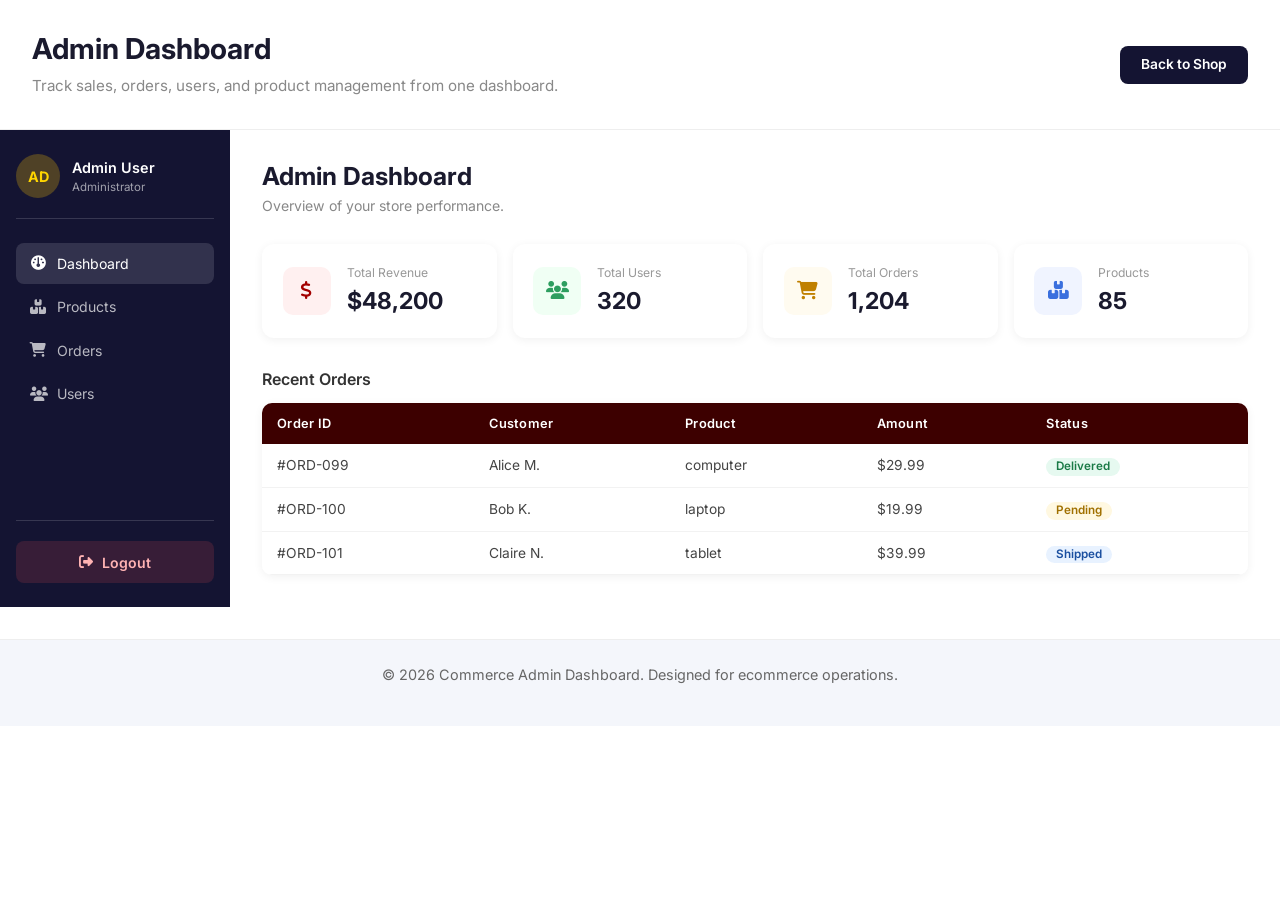
==== admin-dashboard.html @ 6cce69ba "user and admin" ====
<!DOCTYPE html>
<html lang="en">

<head>
    <meta charset="UTF-8" />
    <meta name="viewport" content="width=device-width, initial-scale=1.0" />
    <title>Admin Dashboard - Commerce</title>
    <link rel="stylesheet" href="https://cdnjs.cloudflare.com/ajax/libs/font-awesome/6.5.1/css/all.min.css" />
    <link href="https://cdn.jsdelivr.net/npm/bootstrap@5.0.2/dist/css/bootstrap.min.css" rel="stylesheet" />
    <link rel="stylesheet" href="css/style.css" />
    <link rel="stylesheet" href="css/dashboard.css" />
    <link href="https://fonts.googleapis.com/css2?family=Inter:wght@400;700&family=Poppins:wght@600&display=swap"
        rel="stylesheet" />
    <link rel="icon" type="image/png" sizes="1080x180" href="images/logo.png" />
</head>

<body>
    <div class="dashboard-page-heading">
        <div>
            <h1>Admin Dashboard</h1>
            <p class="dashboard-page-subtitle">Track sales, orders, users, and product management from one dashboard.
            </p>
        </div>
        <button class="btn-primary-dash admin-btn" onclick="window.location.href='index.html'">Back to Shop</button>
    </div>

    <div id="dashboard-alert-admin" class="dashboard-alert"></div>

    <div class="dashboard-wrapper">
        <!-- Sidebar -->
        <aside class="dashboard-sidebar admin-sidebar">
            <div class="sidebar-profile">
                <div class="sidebar-avatar admin-avatar">AD</div>
                <div>
                    <p class="sidebar-name">Admin User</p>
                    <p class="sidebar-role">Administrator</p>
                </div>
            </div>
            <nav class="sidebar-nav">
                <a href="#" class="sidebar-link active" onclick="switchTab(event,'tab-overview')">
                    <i class="fa-solid fa-gauge"></i> Dashboard
                </a>
                <a href="#" class="sidebar-link" onclick="switchTab(event,'tab-products')">
                    <i class="fa-solid fa-boxes-stacked"></i> Products
                </a>
                <a href="#" class="sidebar-link" onclick="switchTab(event,'tab-orders')">
                    <i class="fa-solid fa-cart-shopping"></i> Orders
                </a>
                <a href="#" class="sidebar-link" onclick="switchTab(event,'tab-users')">
                    <i class="fa-solid fa-users"></i> Users
                </a>
            </nav>
            <div class="sidebar-logout">
                <button class="sidebar-logout-btn" onclick="handleLogout()">
                    <i class="fa-solid fa-sign-out-alt"></i> Logout
                </button>
            </div>
        </aside>

        <!-- Main content -->
        <main class="dashboard-main">
            <!-- Admin Overview -->
            <div id="tab-overview" class="dash-tab active">
                <div class="dash-header">
                    <h2>Admin Dashboard</h2>
                    <p class="dash-subtitle">Overview of your store performance.</p>
                </div>
                <div class="stats-grid">
                    <div class="stat-card">
                        <div class="stat-icon icon-red"><i class="fa-solid fa-dollar-sign"></i></div>
                        <div>
                            <p class="stat-label">Total Revenue</p>
                            <p class="stat-value">$48,200</p>
                        </div>
                    </div>
                    <div class="stat-card">
                        <div class="stat-icon icon-green"><i class="fa-solid fa-users"></i></div>
                        <div>
                            <p class="stat-label">Total Users</p>
                            <p class="stat-value">320</p>
                        </div>
                    </div>
                    <div class="stat-card">
                        <div class="stat-icon icon-amber"><i class="fa-solid fa-cart-shopping"></i></div>
                        <div>
                            <p class="stat-label">Total Orders</p>
                            <p class="stat-value">1,204</p>
                        </div>
                    </div>
                    <div class="stat-card">
                        <div class="stat-icon icon-blue"><i class="fa-solid fa-boxes-stacked"></i></div>
                        <div>
                            <p class="stat-label">Products</p>
                            <p class="stat-value">85</p>
                        </div>
                    </div>
                </div>
                <div class="dash-section">
                    <h3 class="section-title">Recent Orders</h3>
                    <div class="table-wrapper">
                        <table class="dash-table">
                            <thead>
                                <tr>
                                    <th>Order ID</th>
                                    <th>Customer</th>
                                    <th>Product</th>
                                    <th>Amount</th>
                                    <th>Status</th>
                                </tr>
                            </thead>
                            <tbody>
                                <tr>
                                    <td>#ORD-099</td>
                                    <td>Alice M.</td>
                                    <td>computer</td>
                                    <td>$29.99</td>
                                    <td><span class="badge badge-success">Delivered</span></td>
                                </tr>
                                <tr>
                                    <td>#ORD-100</td>
                                    <td>Bob K.</td>
                                    <td>laptop</td>
                                    <td>$19.99</td>
                                    <td><span class="badge badge-warning">Pending</span></td>
                                </tr>
                                <tr>
                                    <td>#ORD-101</td>
                                    <td>Claire N.</td>
                                    <td>tablet</td>
                                    <td>$39.99</td>
                                    <td><span class="badge badge-info">Shipped</span></td>
                                </tr>
                            </tbody>
                        </table>
                    </div>
                </div>
            </div>

            <!-- Admin Products -->
            <div id="tab-products" class="dash-tab">
                <div class="dash-header dash-header-flex">
                    <div>
                        <h2>Manage Products</h2>
                        <p class="dash-subtitle">Add, edit or remove products.</p>
                    </div>
                    <button class="btn-primary-dash admin-btn" data-action="add-product">+ Add Product</button>
                </div>
                <div class="table-wrapper">
                    <table class="dash-table">
                        <thead>
                            <tr>
                                <th>ID</th>
                                <th>Product</th>
                                <th>Image</th>
                                <th>Price</th>
                                <th>Stock</th>
                                <th>Status</th>
                                <th>Actions</th>
                            </tr>
                        </thead>
                        <tbody>
                            <tr>
                                <td>#P001</td>
                                <td>computer</td>
                                <td><img src="images/product1.jpg" class="stat-image" alt="Product 1"></td>
                                <td>$19.99</td>
                                <td>50</td>
                                <td><span class="badge badge-success">Active</span></td>
                                <td class="action-btns"><button class="btn-sm"
                                        data-action="edit-product">Edit</button><button class="btn-sm btn-del"
                                        data-action="delete-product">Delete</button></td>
                            </tr>
                            <tr>
                                <td>#P002</td>
                                <td>laptop</td>
                                <td><img src="images/product2.png" class="stat-image" alt="Product 2"></td>
                                <td>$29.99</td>
                                <td>30</td>
                                <td><span class="badge badge-success">Active</span></td>
                                <td class="action-btns"><button class="btn-sm"
                                        data-action="edit-product">Edit</button><button class="btn-sm btn-del"
                                        data-action="delete-product">Delete</button></td>
                            </tr>
                            <tr>
                                <td>#P003</td>
                                <td>tablet</td>
                                <td><img src="images/product3.jpg" class="stat-image" alt="Product 3"></td>
                                <td>$39.99</td>
                                <td>0</td>
                                <td><span class="badge badge-danger">Out of Stock</span></td>
                                <td class="action-btns"><button class="btn-sm"
                                        data-action="edit-product">Edit</button><button class="btn-sm btn-del"
                                        data-action="delete-product">Delete</button></td>
                            </tr>
                        </tbody>
                    </table>
                </div>
            </div>

            <!-- Admin Orders -->
            <div id="tab-orders" class="dash-tab">
                <div class="dash-header">
                    <h2>All Orders</h2>
                    <p class="dash-subtitle">View and manage all customer orders.</p>
                </div>
                <div class="table-wrapper">
                    <table class="dash-table">
                        <thead>
                            <tr>
                                <th>Order ID</th>
                                <th>Customer</th>
                                <th>Product</th>
                                <th>Date</th>
                                <th>Amount</th>
                                <th>Status</th>
                                <th>Action</th>
                            </tr>
                        </thead>
                        <tbody>
                            <tr>
                                <td>#ORD-099</td>
                                <td>Alice M.</td>
                                <td>laptop</td>
                                <td>Jan 10, 2025</td>
                                <td>$29.99</td>
                                <td><span class="badge badge-success">Delivered</span></td>
                                <td><button class="btn-sm" data-action="view-order">View</button></td>
                            </tr>
                            <tr>
                                <td>#ORD-100</td>
                                <td>Bob K.</td>
                                <td>computer</td>
                                <td>Jan 12, 2025</td>
                                <td>$19.99</td>
                                <td><span class="badge badge-warning">Pending</span></td>
                                <td><button class="btn-sm" data-action="update-order">Update</button></td>
                            </tr>
                            <tr>
                                <td>#ORD-101</td>
                                <td>Claire N.</td>
                                <td>tablet</td>
                                <td>Jan 14, 2025</td>
                                <td>$39.99</td>
                                <td><span class="badge badge-info">Shipped</span></td>
                                <td><button class="btn-sm" data-action="track-order">Track</button></td>
                            </tr>
                            <tr>
                                <td>#ORD-102</td>
                                <td>Dan O.</td>
                                <td>computer</td>
                                <td>Jan 20, 2025</td>
                                <td>$19.99</td>
                                <td><span class="badge badge-danger">Cancelled</span></td>
                                <td><button class="btn-sm" data-action="details-order">Details</button></td>
                            </tr>
                        </tbody>
                    </table>
                </div>
            </div>

            <!-- Admin Users -->
            <div id="tab-users" class="dash-tab">
                <div class="dash-header">
                    <h2>All Users</h2>
                    <p class="dash-subtitle">Manage registered customers.</p>
                </div>
                <div class="table-wrapper">
                    <table class="dash-table">
                        <thead>
                            <tr>
                                <th>ID</th>
                                <th>Name</th>
                                <th>Email</th>
                                <th>Joined</th>
                                <th>Orders</th>
                                <th>Action</th>
                            </tr>
                        </thead>
                        <tbody>
                            <tr>
                                <td>#U001</td>
                                <td>Alice M.</td>
                                <td>alice@gmail.com</td>
                                <td>Dec 1, 2024</td>
                                <td>5</td>
                                <td><button class="btn-sm" data-action="view-user">View</button></td>
                            </tr>
                            <tr>
                                <td>#U002</td>
                                <td>Bob K.</td>
                                <td>bob@gmail.com</td>
                                <td>Dec 5, 2024</td>
                                <td>3</td>
                                <td><button class="btn-sm" data-action="view-user">View</button></td>
                            </tr>
                            <tr>
                                <td>#U003</td>
                                <td>Claire N.</td>
                                <td>claire@gmail.com</td>
                                <td>Dec 10, 2024</td>
                                <td>7</td>
                                <td><button class="btn-sm" data-action="view-user">View</button></td>
                            </tr>
                            <tr>
                                <td>#U004</td>
                                <td>Dan O.</td>
                                <td>dan@gmail.com</td>
                                <td>Jan 3, 2025</td>
                                <td>1</td>
                                <td><button class="btn-sm" data-action="view-user">View</button></td>
                            </tr>
                        </tbody>
                    </table>
                </div>
            </div>
        </main>
    </div>

    <footer class="dashboard-footer">
        <p>© 2026 Commerce Admin Dashboard. Designed for ecommerce operations.</p>

    </footer>

    <script>
        function switchTab(e, tabId) {
            e.preventDefault();
            document.querySelectorAll('.dash-tab').forEach(function (t) { t.classList.remove('active'); });
            document.querySelectorAll('.sidebar-link').forEach(function (l) { l.classList.remove('active'); });
            document.getElementById(tabId).classList.add('active');
            e.currentTarget.classList.add('active');
            clearMessage();
        }

        function showMessage(message) {
            var target = document.getElementById('dashboard-alert-admin');
            target.textContent = message;
            target.style.display = 'block';
            target.style.opacity = '1';
            clearTimeout(target._timeout);
            target._timeout = setTimeout(function () {
                target.style.opacity = '0';
                setTimeout(function () { target.style.display = 'none'; }, 300);
            }, 3200);
        }

        function clearMessage() {
            var target = document.getElementById('dashboard-alert-admin');
            target.style.display = 'none';
            target.textContent = '';
        }

        function toggleEditProduct(button) {
            var row = button.closest('tr');
            if (!row) return;
            var nameCell = row.cells[1];
            var priceCell = row.cells[3];
            if (button.dataset.editing === 'true') {
                var nameInput = nameCell.querySelector('input');
                var priceInput = priceCell.querySelector('input');
                if (nameInput && priceInput) {
                    nameCell.textContent = nameInput.value.trim() || 'Product';
                    priceCell.textContent = '$' + (parseFloat(priceInput.value) || 0).toFixed(2);
                    button.textContent = 'Edit';
                    button.dataset.editing = 'false';
                    showMessage('Product updated successfully.');
                }
            } else {
                var name = nameCell.textContent.trim();
                var price = priceCell.textContent.replace('$', '').trim();
                nameCell.innerHTML = '<input class="dash-input" value="' + name + '">';
                priceCell.innerHTML = '<input class="dash-input" value="' + price + '">';
                button.textContent = 'Save';
                button.dataset.editing = 'true';
            }
        }

        function deleteTableRow(button, itemName) {
            var row = button.closest('tr');
            if (row) {
                row.remove();
                showMessage(itemName + ' deleted.');
            }
        }

        function updateOrder(button) {
            var row = button.closest('tr');
            if (!row) return;
            var statusCell = row.cells[5];
            if (!statusCell) return;
            var badge = statusCell.querySelector('.badge');
            if (badge) {
                badge.textContent = 'Processing';
                badge.className = 'badge badge-info';
            }
            showMessage('Order status updated to Processing.');
        }

        function handleAction(event) {
            var button = event.target.closest('button[data-action]');
            if (!button) return;
            var action = button.dataset.action;
            switch (action) {
                case 'edit-product': toggleEditProduct(button); break;
                case 'delete-product': deleteTableRow(button, 'Product'); break;
                case 'update-order': updateOrder(button); break;
                case 'track-order': showMessage('Tracking order...'); break;
                case 'view-order': showMessage('Opening order details...'); break;
                case 'details-order': showMessage('Opening order details...'); break;
                case 'view-user': showMessage('Viewing customer profile...'); break;
                case 'add-product': showMessage('Add product workflow opened.'); break;
            }
        }

        function handleLogout() {
            showMessage('Logging out...');
            setTimeout(function () {
                window.location.href = 'index.html';
            }, 1500);
        }

        document.addEventListener('click', handleAction);
    </script>
</body>

</html>
---- css/style.css ----
* {
  margin: 0;
  padding: 0;
  font-family: inter, sans-serif;
}

/* min-headers costumarization */
.min-header {
  width: 100%;
  height: 5vh;
  background-color: rgb(90, 48, 48);
  color: whitesmoke;
  transition:
    transform 0.3s ease,
    opacity 0.3s ease;
  position: relative;
  z-index: 15;
}
.min-header-content {
  width: 100%;
  height: 100%;
  display: flex;
  justify-content: space-around;
  align-items: center;
}

/* main-header css side */
.main-header {
  width: 100%;
  height: 110px;
  background-color: rgb(61, 0, 0);
  color: whitesmoke;
  position: fixed;
}

.nav-links {
  flex: 1;
  text-align: right;
}

.nav-links ul li {
  list-style: none;
  display: inline-block;
  padding: 8px 12px;
  position: relative;
}

.nav-links ul li a {
  color: white;
  font-size: 13px;
  text-decoration: none;
}

.nav-links ul li::after {
  content: "";
  width: 0%;
  height: 2px;
  background: #ccc;
  display: block;
  margin: auto;
  transition: 0.5s;
}

.nav-links ul li:hover::after {
  width: 100%;
}

.main-header .links a {
  transition:
    color 0.3s ease,
    transform 0.3s ease;
}

.main-header .links a:hover {
  color: #ffd600;
  font-size: 20px;
  transform: scale(1.1);
}

.fa-bars {
  display: none;
  color: #fff;
  font-size: 22px;
  cursor: pointer;
}

.nav-links .fa-times {
  display: none;
  color: #fff;
  font-size: 22px;
  cursor: pointer;
  position: absolute;
  top: 10px;
  right: 10px;
}

@media (max-width: 700px) {
  .nav-links ul li {
    display: block;
  }
  .nav-links {
    position: absolute;
    background: rgb(61, 0, 0);
    width: 200px;
    height: 100vh;
    top: 0;
    right: -200px;
    text-align: left;
    z-index: 2;
    transition: 1s;
  }
  .fa-bars {
    display: block;
  }
  .nav-links .fa-times {
    display: block;
  }
  .nav-links ul {
    padding: 30px;
  }
}

/* Website body css */
.body {
  width: 100%;
}

/* welcome slider */
#welcome {
  position: relative;
  width: 100%;
  max-width: 100%;
  height: 96vh;
  margin: 2rem auto;
  /* margin-top: 105px; */
  overflow: hidden;
  border-radius: 5px;
  box-shadow: 0 10px 30px rgba(0, 0, 0, 0.25);
}

#welcome .slides {
  display: flex;
  width: 300%;
  animation: slideAnimation 18s infinite;
}

#welcome .slide {
  position: relative;
  flex: 0 0 33.3333%;
  min-height: 360px;
  overflow: hidden;
}

#welcome .slide img {
  width: 100%;
  height: 100%;
  object-fit: cover;
  display: block;
  filter: brightness(0.75);
}

#welcome .slide::before {
  content: "";
  position: absolute;
  inset: 0;
  background: rgba(0, 0, 0, 0.25);
  backdrop-filter: blur(1px);
  z-index: 1;
}

.slide-content h1 .title {
  position: relative;
  display: inline-block;
  color: transparent;
  background: linear-gradient(90deg, #ffd600, #ff6f00);
  background-clip: text;
  -webkit-background-clip: text;
}

#welcome .slide-content {
  position: absolute;
  top: 45%;
  transform: translateY(-50%);
  z-index: 2;
  width: min(85%, 520px);
  padding: 1.5rem;
  color: white;
  text-shadow: 0 8px 18px rgba(0, 0, 0, 0.6);
  background: rgba(0, 0, 0, 0.25);
  border: 1px solid rgba(255, 255, 255, 0.12);
  backdrop-filter: blur(8px);
  border-radius: 18px;
}

#welcome .slide-content h1 {
  font-size: clamp(1.8rem, 3vw, 3rem);
  margin-bottom: 0.75rem;
}

#welcome .slide-content p {
  font-size: 1rem;
  line-height: 1.6;
  margin-bottom: 1.2rem;
}

#welcome .slide-btn {
  display: inline-block;
  padding: 0.9rem 1.6rem;
  background: rgb(163, 0, 0);
  color: whitesmoke;
  font-weight: 700;
  text-decoration: none;
  border-radius: 0px;
  transition:
    transform 0.25s ease,
    box-shadow 0.25s ease;
}

#welcome .slide-btn:hover {
  transform: translateY(-2px);
  box-shadow: 0 12px 25px black;
}

#welcome .slide-1 .slide-content {
  left: 2rem;
  text-align: left;
  align-items: flex-start;
}

#welcome .slide-2 .slide-content {
  left: 50%;
  transform: translate(-50%, -50%);
  text-align: center;
  align-items: center;
}

#welcome .slide-3 .slide-content {
  right: 2rem;
  left: auto;
  text-align: left;
  align-items: flex-end;
}

@keyframes slideAnimation {
  0%,
  20% {
    transform: translateX(0);
  }
  25%,
  45% {
    transform: translateX(-33.3333%);
  }
  50%,
  70% {
    transform: translateX(-66.6666%);
  }
  75%,
  100% {
    transform: translateX(0);
  }
}

#product {
  padding: 2rem;
}

.product-card {
  width: 250px;
  background: #fff;
  border-radius: 10px;
  box-shadow: 0 4px 15px rgba(0,0,0,0.1);
  overflow: hidden;
  text-align: center;
  padding-bottom: 1rem;
}

.product-card img {
  width: 100%;
  height: 200px;
  object-fit: cover;
}

.product-card h3 {
  margin: 0.75rem 0 0.25rem;
  font-size: 1rem;
}

.product-card p {
  color: rgb(163, 0, 0);
  font-weight: 700;
}
.aboutUs{
  background-color: black;
}
.mission, .vision {
  color: white;
  background-color: rgb(28, 27, 27);
  padding: 2rem;
  text-align: center;
  border-radius: 10px;
  transition: all 0.3s ease;
  transform: translateY(-10%) scale(1);
  width: 45%;
  cursor: pointer;

}
.mission:hover, .vision:hover {
  background-color: rgb(50, 48, 48);
  transition: all 0.3s ease;
  transform: translateY(-10%) scale(1.1);
}


/* section team  */

#team .section-div .team .team-member {
  width: 400px;
  background: #fff;
  border-radius: 5px;
  box-shadow: 0 4px 15px rgba(0,0,0,0.1);
  overflow: hidden;
  text-align: center;
  padding-bottom: 1rem;
  cursor: pointer;
  margin-left: 15px;
}
#team .section-div .team .team-member:hover {
  background-color: var(--secondary-color);
  transition: all 0.3s ease;
  transform: translateY(-10%) scale(1.1);
  box-shadow: 5px 5px 200px rgb(61, 0, 0);
}
#team .section-div .team .team-member img {
  width: 100px;
  height: 100px;
  object-fit: cover;
  border-radius: 50%;
}

/* Footer section css */
.footer {
  background-color: rgb(61, 0, 0);
  color: whitesmoke;
  text-align: center;
  padding: 1rem;
}
.footer .footer-big .footer-flexs{
  gap: 200px;
}
.footer .footer-big .footer-flexs .logo img {
  width: 100px;
  height: auto;
  border-radius: 5px;
  cursor: pointer;
} 
.footer .footer-big .footer-flexs .logo img:hover {
  transform: scale(1.1);
  transition: all 0.3s ease;
  box-shadow: 5px 5px 20px black;
}
.footer .footer-big .footer-flexs .logo p{
  font-size: 10px;
  font-weight: 700;
}
.footer .footer-big .footer-flexs .footer-content ul {
  list-style: none;
  padding: 0;
}
.footer .footer-big .footer-flexs .footer-content a{
  text-decoration: none;
  color: whitesmoke;
  font-size: 14px;
}

.footer .footer-big .footer-flexs .footer-content a:hover {
  color: rgb(56, 56, 255);
  font-size: 16px;
  transition: all 0.8s ease;
}
---- css/dashboard.css ----
/* ===================================================
   DASHBOARD CSS
   Add this file as: <link rel="stylesheet" href="css/dashboard.css" />
   Do NOT change your existing style.css
=================================================== */

/* ── Layout ── */
.dashboard-page {
    min-height: calc(100vh - 115px);
    background: #f4f6fb;
    flex-direction: row;
}

.dashboard-wrapper {
    display: flex;
    width: 100%;
}

/* ── Sidebar ── */
.dashboard-sidebar {
    width: 230px;
    min-height: 100%;
    background: rgb(61, 0, 0);
    color: white;
    padding: 1.5rem 1rem;
    flex-shrink: 0;
    display: flex;
    flex-direction: column;
    gap: 1.5rem;
}

.admin-sidebar {
    background: rgb(20, 20, 50);
}

.sidebar-profile {
    display: flex;
    align-items: center;
    gap: 0.75rem;
    padding-bottom: 1.25rem;
    border-bottom: 1px solid rgba(255, 255, 255, 0.15);
}

.sidebar-avatar {
    width: 44px;
    height: 44px;
    border-radius: 50%;
    background: rgba(255, 255, 255, 0.18);
    display: flex;
    align-items: center;
    justify-content: center;
    font-weight: 700;
    font-size: 0.9rem;
    flex-shrink: 0;
}

.admin-avatar {
    background: rgba(255, 200, 0, 0.25);
    color: #ffd600;
}

.sidebar-name {
    font-weight: 600;
    font-size: 0.9rem;
    margin: 0;
}

.sidebar-role {
    font-size: 0.72rem;
    opacity: 0.6;
    margin: 0;
}

.sidebar-nav {
    display: flex;
    flex-direction: column;
    gap: 0.2rem;
    flex: 1;
}

.sidebar-link {
    display: flex;
    align-items: center;
    gap: 0.65rem;
    padding: 0.6rem 0.85rem;
    border-radius: 8px;
    color: rgba(255, 255, 255, 0.7);
    text-decoration: none;
    font-size: 0.88rem;
    transition: background 0.2s, color 0.2s;
}

.sidebar-link:hover,
.sidebar-link.active {
    background: rgba(255, 255, 255, 0.13);
    color: #fff;
    text-decoration: none;
}

.sidebar-link i {
    width: 17px;
    text-align: center;
    font-size: 0.9rem;
}

.sidebar-back {
    margin-top: auto;
    color: rgba(255, 180, 180, 0.8) !important;
}

.sidebar-back:hover {
    background: rgba(255, 80, 80, 0.12) !important;
    color: #ffbbbb !important;
}

.sidebar-logout {
    margin-top: auto;
    padding-top: 1.25rem;
    border-top: 1px solid rgba(255, 255, 255, 0.15);
}

.sidebar-logout-btn {
    width: 100%;
    padding: 0.65rem 0.85rem;
    border: none;
    border-radius: 8px;
    background: rgba(255, 80, 80, 0.15);
    color: #ffb3b3;
    font-size: 0.88rem;
    font-weight: 600;
    cursor: pointer;
    display: flex;
    align-items: center;
    justify-content: center;
    gap: 0.6rem;
    transition: background 0.2s, color 0.2s;
}

.sidebar-logout-btn:hover {
    background: rgba(255, 80, 80, 0.25);
    color: #ffffff;
}

.sidebar-logout-btn i {
    font-size: 0.9rem;
}

/* ── Main content ── */
.dashboard-main {
    flex: 1;
    padding: 2rem;
    overflow-x: auto;
}

/* ── Tabs ── */
.dash-tab {
    display: none;
}

.dash-tab.active {
    display: block;
}

/* ── Page header ── */
.dash-header {
    margin-bottom: 1.75rem;
}

.dash-header h2 {
    font-size: 1.55rem;
    font-weight: 700;
    color: #1a1a2e;
    margin-bottom: 0.2rem;
}

.dash-subtitle {
    font-size: 0.88rem;
    color: #888;
    margin: 0;
}

.dash-header-flex {
    display: flex;
    justify-content: space-between;
    align-items: center;
    flex-wrap: wrap;
    gap: 0.75rem;
}

/* ── Stat cards ── */
.stats-grid {
    display: grid;
    grid-template-columns: repeat(auto-fit, minmax(170px, 1fr));
    gap: 1rem;
    margin-bottom: 2rem;
}

.stat-card {
    background: #fff;
    border-radius: 12px;
    padding: 1.2rem 1.3rem;
    display: flex;
    align-items: center;
    gap: 1rem;
    box-shadow: 0 2px 10px rgba(0, 0, 0, 0.06);
    transition: transform 0.2s, box-shadow 0.2s;
}

.stat-card:hover {
    transform: translateY(-3px);
    box-shadow: 0 6px 20px rgba(0, 0, 0, 0.1);
}

.stat-icon {
    width: 48px;
    height: 48px;
    border-radius: 10px;
    display: flex;
    align-items: center;
    justify-content: center;
    font-size: 1.15rem;
    flex-shrink: 0;
}

.icon-red {
    background: #fff0f0;
    color: rgb(163, 0, 0);
}

.icon-green {
    background: #f0fff4;
    color: #2d9e5f;
}

.icon-amber {
    background: #fffbf0;
    color: #c08000;
}

.icon-blue {
    background: #f0f4ff;
    color: #3a6fde;
}

.stat-label {
    font-size: 0.76rem;
    color: #999;
    margin: 0 0 0.15rem;
}

.stat-value {
    font-size: 1.45rem;
    font-weight: 700;
    color: #1a1a2e;
    margin: 0;
}

/* ── Section title ── */
.dash-section {
    margin-top: 0.5rem;
}

.section-title {
    font-size: 1rem;
    font-weight: 600;
    color: #333;
    margin-bottom: 0.85rem;
}

/* ── Table ── */
.table-wrapper {
    overflow-x: auto;
    border-radius: 10px;
    box-shadow: 0 2px 10px rgba(0, 0, 0, 0.06);
}

.dash-table {
    width: 100%;
    border-collapse: collapse;
    background: #fff;
    min-width: 480px;
}

.dash-table thead {
    background: rgb(61, 0, 0);
    color: white;
}

.dash-table thead th {
    padding: 11px 15px;
    font-size: 0.8rem;
    font-weight: 600;
    text-align: left;
    letter-spacing: 0.02em;
}

.dash-table tbody tr {
    border-bottom: 1px solid #f2f2f2;
    transition: background 0.15s;
}

.dash-table tbody tr:hover {
    background: #fafafa;
}

.dash-table tbody td {
    padding: 11px 15px;
    font-size: 0.86rem;
    color: #444;
}

/* ── Badges ── */
.badge {
    display: inline-block;
    padding: 3px 10px;
    border-radius: 20px;
    font-size: 0.73rem;
    font-weight: 600;
}

.badge-success {
    background: #e6f9f0;
    color: #1a7a46;
}

.badge-warning {
    background: #fff8e1;
    color: #a07000;
}

.badge-info {
    background: #e8f2ff;
    color: #1a4fa0;
}

.badge-danger {
    background: #fde8e8;
    color: #a01a1a;
}

/* ── Buttons ── */
.btn-sm {
    background: rgb(61, 0, 0);
    color: white;
    border: none;
    padding: 5px 13px;
    border-radius: 6px;
    font-size: 0.78rem;
    cursor: pointer;
    transition: background 0.2s;
}

.btn-sm:hover {
    background: rgb(100, 0, 0);
}

.btn-del {
    background: #9e1a1a;
}

.btn-del:hover {
    background: #c02020;
}

.action-btns {
    display: flex;
    gap: 6px;
}

.btn-primary-dash {
    background: rgb(61, 0, 0);
    color: white;
    border: none;
    padding: 0.55rem 1.3rem;
    border-radius: 8px;
    font-size: 0.86rem;
    font-weight: 600;
    cursor: pointer;
    transition: background 0.2s, transform 0.2s;
}

.btn-primary-dash:hover {
    background: rgb(100, 0, 0);
    transform: translateY(-1px);
}

.btn-primary-dash.admin-btn {
    background: rgb(20, 20, 50);
}

.btn-primary-dash.admin-btn:hover {
    background: rgb(40, 40, 80);
    transform: translateY(-1px);
}


.btn-save {
    background: rgb(61, 0, 0);
    color: white;
    border: none;
    padding: 0.65rem 1.8rem;
    border-radius: 8px;
    font-size: 0.88rem;
    font-weight: 600;
    cursor: pointer;
    margin-top: 0.5rem;
    transition: background 0.2s;
}

.btn-save:hover {
    background: rgb(100, 0, 0);
}

.btn-add-cart {
    background: rgb(61, 0, 0);
    color: white;
    border: none;
    padding: 5px 12px;
    border-radius: 6px;
    font-size: 0.8rem;
    cursor: pointer;
    transition: background 0.2s;
}

.btn-add-cart:hover {
    background: rgb(100, 0, 0);
}

.btn-remove {
    background: #fde8e8;
    color: #a01a1a;
    border: none;
    padding: 5px 10px;
    border-radius: 6px;
    cursor: pointer;
    font-size: 0.8rem;
    transition: background 0.2s;
}

.btn-remove:hover {
    background: #f7c5c5;
}

/* ── Wishlist ── */
.wishlist-grid {
    display: flex;
    flex-wrap: wrap;
    gap: 1.2rem;
}

.wishlist-card {
    background: #fff;
    border-radius: 12px;
    overflow: hidden;
    width: 210px;
    box-shadow: 0 2px 10px rgba(0, 0, 0, 0.07);
    transition: transform 0.2s;
}

.wishlist-card:hover {
    transform: translateY(-4px);
}

.wishlist-card img {
    width: 100%;
    height: 130px;
    object-fit: cover;
    background: #e0e0e0;
}

.wishlist-info {
    padding: 0.75rem;
}

.wishlist-info h4 {
    font-size: 0.9rem;
    font-weight: 600;
    margin-bottom: 0.2rem;
}

.wl-price {
    color: rgb(163, 0, 0);
    font-weight: 700;
    margin-bottom: 0.65rem;
}

.wishlist-actions {
    display: flex;
    gap: 0.5rem;
    align-items: center;
}

/* ── Profile form ── */
.profile-form-card {
    background: #fff;
    border-radius: 12px;
    padding: 1.75rem;
    max-width: 580px;
    box-shadow: 0 2px 10px rgba(0, 0, 0, 0.06);
}

.form-row {
    display: flex;
    gap: 1rem;
    flex-wrap: wrap;
}

.form-group {
    display: flex;
    flex-direction: column;
    gap: 0.35rem;
    margin-bottom: 1rem;
    flex: 1;
    min-width: 200px;
}

.form-group label {
    font-size: 0.8rem;
    font-weight: 600;
    color: #555;
}

.form-group input {
    padding: 0.55rem 0.85rem;
    border: 1.5px solid #ddd;
    border-radius: 8px;
    font-size: 0.88rem;
    outline: none;
    transition: border 0.2s;
    font-family: 'Inter', sans-serif;
}

.form-group input:focus {
    border-color: rgb(61, 0, 0);
}

/* ── Responsive ── */
@media (max-width: 768px) {
    .dashboard-wrapper {
        flex-direction: column;
    }

    .dashboard-sidebar {
        width: 100%;
        min-height: auto;
        padding: 1rem;
        gap: 1rem;
    }

    .sidebar-nav {
        flex-direction: row;
        flex-wrap: wrap;
        gap: 0.35rem;
    }

    .sidebar-link {
        padding: 0.4rem 0.7rem;
        font-size: 0.78rem;
    }

    .dashboard-main {
        padding: 1rem;
    }

    .stats-grid {
        grid-template-columns: repeat(2, 1fr);
    }
}

@media (max-width: 400px) {
    .stats-grid {
        grid-template-columns: 1fr 1fr;
    }
}

/* ── Dashboard Page Heading ── */
.dashboard-page-heading {
    background: #fff;
    padding: 2rem;
    border-bottom: 1px solid #eee;
    display: flex;
    justify-content: space-between;
    align-items: center;
    flex-wrap: wrap;
    gap: 1rem;
}

.dashboard-page-heading h1 {
    margin: 0;
    font-size: 1.8rem;
    font-weight: 700;
    color: #1a1a2e;
}

.dashboard-page-subtitle {
    margin: 0.5rem 0 0 0;
    font-size: 0.95rem;
    color: #888;
}

/* ── Dashboard Alert ── */
.dashboard-alert {
    padding: 1rem 1.5rem;
    border-radius: 8px;
    background: #e8f5e9;
    color: #2e7d32;
    border-left: 4px solid #2e7d32;
    margin-bottom: 1rem;
    margin-left: 2rem;
    margin-right: 2rem;
    margin-top: 1rem;
    display: none;
    opacity: 1;
    transition: opacity 0.3s;
    font-size: 0.9rem;
}

/* ── Dashboard Footer ── */
.dashboard-footer {
    background: #f4f6fb;
    padding: 1.5rem;
    text-align: center;
    border-top: 1px solid #eee;
    margin-top: 2rem;
    font-size: 0.9rem;
    color: #666;
}

.dashboard-footer a {
    color: rgb(61, 0, 0);
    text-decoration: none;
    font-weight: 600;
}

.dashboard-footer a:hover {
    text-decoration: underline;
}

.admin-sidebar .dashboard-footer a {
    color: rgb(20, 20, 50);
}

/* ── Dashboard Input Field ── */
.dash-input {
    width: 100%;
    padding: 0.5rem;
    border: 1px solid #ddd;
    border-radius: 4px;
    font-size: 0.9rem;
    font-family: 'Inter', sans-serif;
}

.dash-input:focus {
    outline: none;
    border-color: rgb(61, 0, 0);
}

/* ── Stat Image in Tables ── */
.stat-image {
    width: 80px;
    height: 80px;
    object-fit: cover;
    border-radius: 8px;
    background: #e0e0e0;
}

/* ── Body Reset ── */
body {
    margin: 0;
    padding: 0;
}
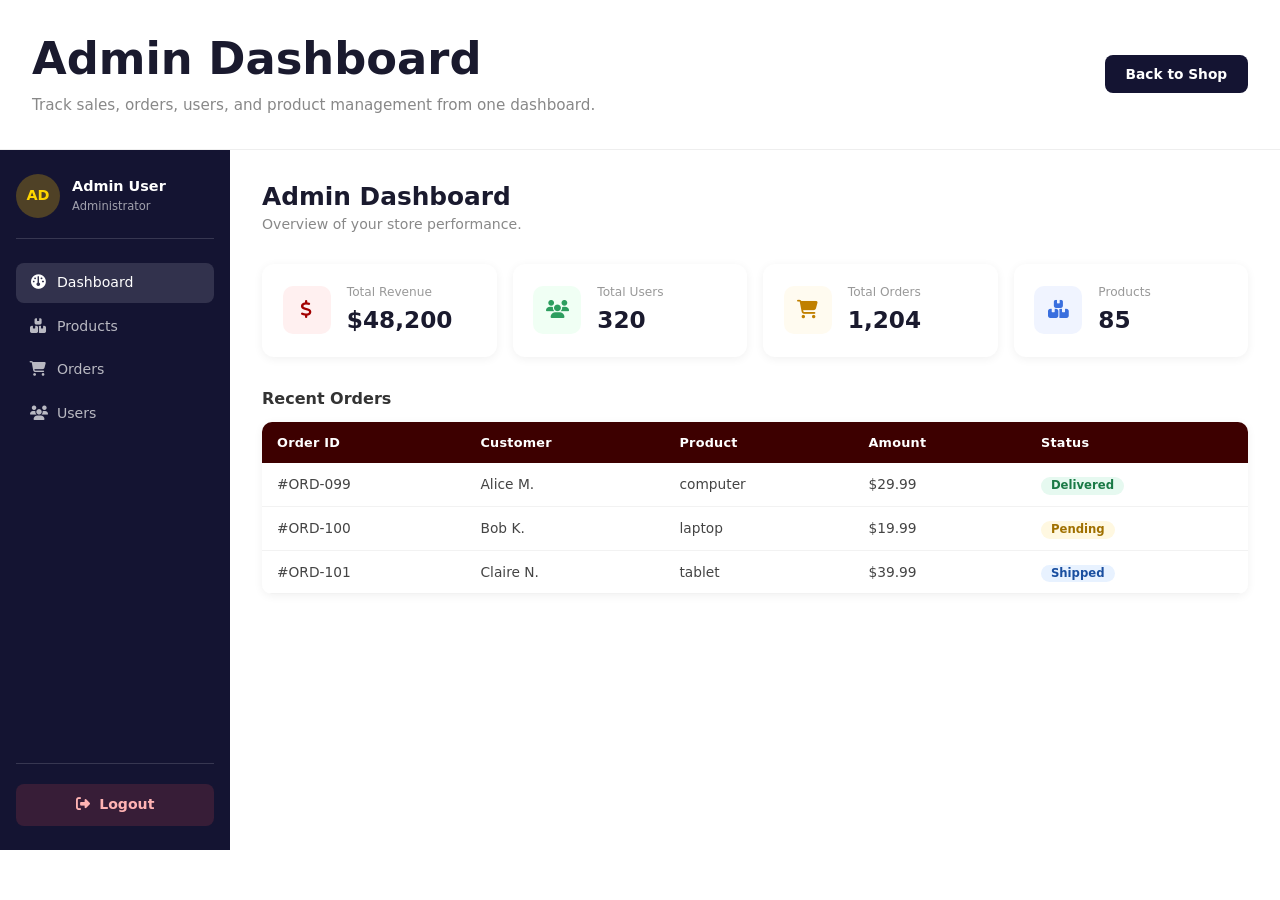
==== commit e14c057a: "Modiefied few things on DashBoard" ====
--- a/admin-dashboard.html
+++ b/admin-dashboard.html
@@ -316,10 +316,10 @@
         </main>
     </div>
 
-    <footer class="dashboard-footer">
+    <!-- <footer class="dashboard-footer">
         <p>© 2026 Commerce Admin Dashboard. Designed for ecommerce operations.</p>
 
-    </footer>
+    </footer> -->
 
     <script>
         function switchTab(e, tabId) {
--- a/css/style.css
+++ b/css/style.css
@@ -1,8 +1,3 @@
-* {
-  margin: 0;
-  padding: 0;
-  font-family: inter, sans-serif;
-}
 
 /* min-headers costumarization */
 .min-header {
@@ -31,12 +26,24 @@
   background-color: rgb(61, 0, 0);
   color: whitesmoke;
   position: fixed;
+  /* top: 0;
+  left: 0;
+  z-index: 20; */
 }
 
 .nav-links {
   flex: 1;
   text-align: right;
 }
+
+/* .nav-links ul {
+  margin: 0;
+  display: flex;
+  flex-wrap: wrap;
+  justify-content: flex-end;
+  align-items: center;
+  gap: 0.5rem;
+} */
 
 .nav-links ul li {
   list-style: none;
@@ -92,32 +99,6 @@
   position: absolute;
   top: 10px;
   right: 10px;
-}
-
-@media (max-width: 700px) {
-  .nav-links ul li {
-    display: block;
-  }
-  .nav-links {
-    position: absolute;
-    background: rgb(61, 0, 0);
-    width: 200px;
-    height: 100vh;
-    top: 0;
-    right: -200px;
-    text-align: left;
-    z-index: 2;
-    transition: 1s;
-  }
-  .fa-bars {
-    display: block;
-  }
-  .nav-links .fa-times {
-    display: block;
-  }
-  .nav-links ul {
-    padding: 30px;
-  }
 }
 
 /* Website body css */
@@ -264,8 +245,16 @@
   padding: 2rem;
 }
 
+.product-list {
+  display: grid;
+  grid-template-columns: repeat(auto-fit, minmax(240px, 1fr));
+  gap: 1.5rem;
+  justify-items: center;
+}
+
 .product-card {
-  width: 250px;
+  width: 100%;
+  max-width: 280px;
   background: #fff;
   border-radius: 10px;
   box-shadow: 0 4px 15px rgba(0,0,0,0.1);
@@ -276,7 +265,7 @@
 
 .product-card img {
   width: 100%;
-  height: 200px;
+  height: 220px;
   object-fit: cover;
 }
 
@@ -289,8 +278,9 @@
   color: rgb(163, 0, 0);
   font-weight: 700;
 }
-.aboutUs{
+.aboutUs {
   background-color: black;
+  padding: 3rem 1rem;
 }
 .mission, .vision {
   color: white;
@@ -310,6 +300,166 @@
   transform: translateY(-10%) scale(1.1);
 }
 
+@media (max-width: 1200px) {
+  #product {
+    padding: 1.5rem;
+  }
+
+  .main-header .main-header-content {
+    flex-wrap: wrap;
+    gap: 0.75rem;
+    justify-content: space-between;
+  }
+
+  .nav-links ul li a {
+    font-size: 14px;
+  }
+
+  .aboutUs {
+    padding: 2.5rem 1rem;
+  }
+}
+
+@media (max-width: 900px) {
+  .min-header-content {
+    flex-wrap: wrap;
+    justify-content: center;
+    gap: 0.4rem;
+    padding: 0.25rem 1rem;
+  }
+
+  .main-header {
+    height: auto;
+    padding: 0.75rem 1rem;
+  }
+
+  .main-header .main-header-content {
+    align-items: center;
+  }
+
+  .logo img {
+    width: 90px;
+    height: auto;
+  }
+
+  .nav-links ul {
+    justify-content: flex-end;
+  }
+
+  #welcome {
+    height: auto;
+    min-height: 70vh;
+  }
+
+  #welcome .slide-content {
+    width: min(92%, 420px);
+    left: 50%;
+    right: auto;
+    transform: translate(-50%, -50%);
+    text-align: center;
+    padding: 1.25rem;
+  }
+
+  #welcome .slide-1 .slide-content,
+  #welcome .slide-3 .slide-content {
+    left: 50%;
+    right: auto;
+    text-align: center;
+  }
+
+  #welcome .slide-2 .slide-content {
+    width: min(92%, 420px);
+  }
+
+  .product-card img {
+    height: 200px;
+  }
+
+  .product-card {
+    max-width: 100%;
+  }
+}
+
+@media (max-width: 700px) {
+  body {
+    padding-top: 130px;
+  }
+
+  .min-header {
+    height: auto;
+    padding: 0.5rem 1rem;
+  }
+
+  .min-header-content {
+    flex-direction: column;
+    align-items: flex-start;
+    text-align: left;
+  }
+
+  .main-header .main-header-content {
+    flex-direction: column;
+    align-items: flex-start;
+    gap: 1rem;
+  }
+
+  .nav-links {
+    position: absolute;
+    background: rgb(61, 0, 0);
+    width: 100%;
+    max-width: 320px;
+    height: 100vh;
+    top: 0;
+    right: -100%;
+    text-align: left;
+    z-index: 25;
+    transition: right 0.35s ease;
+  }
+
+  .nav-links ul {
+    display: flex;
+    flex-direction: column;
+    gap: 1rem;
+    padding: 3rem 1.5rem;
+  }
+
+  .nav-links ul li {
+    display: block;
+    width: 100%;
+    padding: 0;
+  }
+
+  .nav-links ul li a {
+    display: block;
+    padding: 0.75rem 0;
+    width: 100%;
+  }
+
+  .nav-links .fa-times {
+    display: block;
+  }
+
+  .fa-bars {
+    display: block;
+  }
+
+  .slide-content h1 {
+    font-size: clamp(1.8rem, 6vw, 2.4rem);
+  }
+
+  #product {
+    padding: 1rem;
+  }
+
+  .aboutUs {
+    padding: 2rem 1rem;
+  }
+
+  .mission,
+  .vision {
+    width: 100%;
+    transform: translateY(0) scale(1);
+  }
+}
 
 /* section team  */
 
--- a/css/dashboard.css
+++ b/css/dashboard.css
@@ -6,666 +6,673 @@
 
 /* ── Layout ── */
 .dashboard-page {
-    min-height: calc(100vh - 115px);
-    background: #f4f6fb;
-    flex-direction: row;
+  min-height: calc(100vh - 115px);
+  background: #f4f6fb;
+  flex-direction: row;
 }
 
 .dashboard-wrapper {
-    display: flex;
-    width: 100%;
+  display: flex;
+  width: 100%;
 }
 
 /* ── Sidebar ── */
 .dashboard-sidebar {
-    width: 230px;
-    min-height: 100%;
-    background: rgb(61, 0, 0);
-    color: white;
-    padding: 1.5rem 1rem;
-    flex-shrink: 0;
-    display: flex;
-    flex-direction: column;
-    gap: 1.5rem;
+  width: 230px;
+  height: 700px;
+  background: rgb(61, 0, 0);
+  color: white;
+  padding: 1.5rem 1rem;
+  flex-shrink: 0;
+  display: flex;
+  flex-direction: column;
+  gap: 1.5rem;
 }
 
 .admin-sidebar {
-    background: rgb(20, 20, 50);
+  background: rgb(20, 20, 50);
 }
 
 .sidebar-profile {
-    display: flex;
-    align-items: center;
-    gap: 0.75rem;
-    padding-bottom: 1.25rem;
-    border-bottom: 1px solid rgba(255, 255, 255, 0.15);
+  display: flex;
+  align-items: center;
+  gap: 0.75rem;
+  padding-bottom: 1.25rem;
+  border-bottom: 1px solid rgba(255, 255, 255, 0.15);
 }
 
 .sidebar-avatar {
-    width: 44px;
-    height: 44px;
-    border-radius: 50%;
-    background: rgba(255, 255, 255, 0.18);
-    display: flex;
-    align-items: center;
-    justify-content: center;
-    font-weight: 700;
-    font-size: 0.9rem;
-    flex-shrink: 0;
+  width: 44px;
+  height: 44px;
+  border-radius: 50%;
+  background: rgba(255, 255, 255, 0.18);
+  display: flex;
+  align-items: center;
+  justify-content: center;
+  font-weight: 700;
+  font-size: 0.9rem;
+  flex-shrink: 0;
 }
 
 .admin-avatar {
-    background: rgba(255, 200, 0, 0.25);
-    color: #ffd600;
+  background: rgba(255, 200, 0, 0.25);
+  color: #ffd600;
 }
 
 .sidebar-name {
-    font-weight: 600;
-    font-size: 0.9rem;
-    margin: 0;
+  font-weight: 600;
+  font-size: 0.9rem;
+  margin: 0;
 }
 
 .sidebar-role {
-    font-size: 0.72rem;
-    opacity: 0.6;
-    margin: 0;
+  font-size: 0.72rem;
+  opacity: 0.6;
+  margin: 0;
 }
 
 .sidebar-nav {
-    display: flex;
-    flex-direction: column;
-    gap: 0.2rem;
-    flex: 1;
+  display: flex;
+  flex-direction: column;
+  gap: 0.2rem;
+  flex: 1;
 }
 
 .sidebar-link {
-    display: flex;
-    align-items: center;
-    gap: 0.65rem;
-    padding: 0.6rem 0.85rem;
-    border-radius: 8px;
-    color: rgba(255, 255, 255, 0.7);
-    text-decoration: none;
-    font-size: 0.88rem;
-    transition: background 0.2s, color 0.2s;
+  display: flex;
+  align-items: center;
+  gap: 0.65rem;
+  padding: 0.6rem 0.85rem;
+  border-radius: 8px;
+  color: rgba(255, 255, 255, 0.7);
+  text-decoration: none;
+  font-size: 0.88rem;
+  transition:
+    background 0.2s,
+    color 0.2s;
 }
 
 .sidebar-link:hover,
 .sidebar-link.active {
-    background: rgba(255, 255, 255, 0.13);
-    color: #fff;
-    text-decoration: none;
+  background: rgba(255, 255, 255, 0.13);
+  color: #fff;
+  text-decoration: none;
 }
 
 .sidebar-link i {
-    width: 17px;
-    text-align: center;
-    font-size: 0.9rem;
+  width: 17px;
+  text-align: center;
+  font-size: 0.9rem;
 }
 
 .sidebar-back {
-    margin-top: auto;
-    color: rgba(255, 180, 180, 0.8) !important;
+  margin-top: auto;
+  color: rgba(255, 180, 180, 0.8) !important;
 }
 
 .sidebar-back:hover {
-    background: rgba(255, 80, 80, 0.12) !important;
-    color: #ffbbbb !important;
+  background: rgba(255, 80, 80, 0.12) !important;
+  color: #ffbbbb !important;
 }
 
 .sidebar-logout {
-    margin-top: auto;
-    padding-top: 1.25rem;
-    border-top: 1px solid rgba(255, 255, 255, 0.15);
+  margin-top: auto;
+  padding-top: 1.25rem;
+  border-top: 1px solid rgba(255, 255, 255, 0.15);
 }
 
 .sidebar-logout-btn {
-    width: 100%;
-    padding: 0.65rem 0.85rem;
-    border: none;
-    border-radius: 8px;
-    background: rgba(255, 80, 80, 0.15);
-    color: #ffb3b3;
-    font-size: 0.88rem;
-    font-weight: 600;
-    cursor: pointer;
-    display: flex;
-    align-items: center;
-    justify-content: center;
-    gap: 0.6rem;
-    transition: background 0.2s, color 0.2s;
+  width: 100%;
+  padding: 0.65rem 0.85rem;
+  border: none;
+  border-radius: 8px;
+  background: rgba(255, 80, 80, 0.15);
+  color: #ffb3b3;
+  font-size: 0.88rem;
+  font-weight: 600;
+  cursor: pointer;
+  display: flex;
+  align-items: center;
+  justify-content: center;
+  gap: 0.6rem;
+  transition:
+    background 0.2s,
+    color 0.2s;
 }
 
 .sidebar-logout-btn:hover {
-    background: rgba(255, 80, 80, 0.25);
-    color: #ffffff;
+  background: rgba(255, 80, 80, 0.25);
+  color: #ffffff;
 }
 
 .sidebar-logout-btn i {
-    font-size: 0.9rem;
+  font-size: 0.9rem;
 }
 
 /* ── Main content ── */
 .dashboard-main {
-    flex: 1;
-    padding: 2rem;
-    overflow-x: auto;
+  flex: 1;
+  padding: 2rem;
+  overflow-x: auto;
 }
 
 /* ── Tabs ── */
 .dash-tab {
-    display: none;
+  display: none;
 }
 
 .dash-tab.active {
-    display: block;
+  display: block;
 }
 
 /* ── Page header ── */
 .dash-header {
-    margin-bottom: 1.75rem;
+  margin-bottom: 1.75rem;
 }
 
 .dash-header h2 {
-    font-size: 1.55rem;
-    font-weight: 700;
-    color: #1a1a2e;
-    margin-bottom: 0.2rem;
+  font-size: 1.55rem;
+  font-weight: 700;
+  color: #1a1a2e;
+  margin-bottom: 0.2rem;
 }
 
 .dash-subtitle {
-    font-size: 0.88rem;
-    color: #888;
-    margin: 0;
+  font-size: 0.88rem;
+  color: #888;
+  margin: 0;
 }
 
 .dash-header-flex {
-    display: flex;
-    justify-content: space-between;
-    align-items: center;
-    flex-wrap: wrap;
-    gap: 0.75rem;
+  display: flex;
+  justify-content: space-between;
+  align-items: center;
+  flex-wrap: wrap;
+  gap: 0.75rem;
 }
 
 /* ── Stat cards ── */
 .stats-grid {
-    display: grid;
-    grid-template-columns: repeat(auto-fit, minmax(170px, 1fr));
-    gap: 1rem;
-    margin-bottom: 2rem;
+  display: grid;
+  grid-template-columns: repeat(auto-fit, minmax(170px, 1fr));
+  gap: 1rem;
+  margin-bottom: 2rem;
 }
 
 .stat-card {
-    background: #fff;
-    border-radius: 12px;
-    padding: 1.2rem 1.3rem;
-    display: flex;
-    align-items: center;
-    gap: 1rem;
-    box-shadow: 0 2px 10px rgba(0, 0, 0, 0.06);
-    transition: transform 0.2s, box-shadow 0.2s;
+  background: #fff;
+  border-radius: 12px;
+  padding: 1.2rem 1.3rem;
+  display: flex;
+  align-items: center;
+  gap: 1rem;
+  box-shadow: 0 2px 10px rgba(0, 0, 0, 0.06);
+  transition:
+    transform 0.2s,
+    box-shadow 0.2s;
 }
 
 .stat-card:hover {
-    transform: translateY(-3px);
-    box-shadow: 0 6px 20px rgba(0, 0, 0, 0.1);
+  transform: translateY(-3px);
+  box-shadow: 0 6px 20px rgba(0, 0, 0, 0.1);
 }
 
 .stat-icon {
-    width: 48px;
-    height: 48px;
-    border-radius: 10px;
-    display: flex;
-    align-items: center;
-    justify-content: center;
-    font-size: 1.15rem;
-    flex-shrink: 0;
+  width: 48px;
+  height: 48px;
+  border-radius: 10px;
+  display: flex;
+  align-items: center;
+  justify-content: center;
+  font-size: 1.15rem;
+  flex-shrink: 0;
 }
 
 .icon-red {
-    background: #fff0f0;
-    color: rgb(163, 0, 0);
+  background: #fff0f0;
+  color: rgb(163, 0, 0);
 }
 
 .icon-green {
-    background: #f0fff4;
-    color: #2d9e5f;
+  background: #f0fff4;
+  color: #2d9e5f;
 }
 
 .icon-amber {
-    background: #fffbf0;
-    color: #c08000;
+  background: #fffbf0;
+  color: #c08000;
 }
 
 .icon-blue {
-    background: #f0f4ff;
-    color: #3a6fde;
+  background: #f0f4ff;
+  color: #3a6fde;
 }
 
 .stat-label {
-    font-size: 0.76rem;
-    color: #999;
-    margin: 0 0 0.15rem;
+  font-size: 0.76rem;
+  color: #999;
+  margin: 0 0 0.15rem;
 }
 
 .stat-value {
-    font-size: 1.45rem;
-    font-weight: 700;
-    color: #1a1a2e;
-    margin: 0;
+  font-size: 1.45rem;
+  font-weight: 700;
+  color: #1a1a2e;
+  margin: 0;
 }
 
 /* ── Section title ── */
 .dash-section {
-    margin-top: 0.5rem;
+  margin-top: 0.5rem;
 }
 
 .section-title {
-    font-size: 1rem;
-    font-weight: 600;
-    color: #333;
-    margin-bottom: 0.85rem;
+  font-size: 1rem;
+  font-weight: 600;
+  color: #333;
+  margin-bottom: 0.85rem;
 }
 
 /* ── Table ── */
 .table-wrapper {
-    overflow-x: auto;
-    border-radius: 10px;
-    box-shadow: 0 2px 10px rgba(0, 0, 0, 0.06);
+  overflow-x: auto;
+  border-radius: 10px;
+  box-shadow: 0 2px 10px rgba(0, 0, 0, 0.06);
 }
 
 .dash-table {
-    width: 100%;
-    border-collapse: collapse;
-    background: #fff;
-    min-width: 480px;
+  width: 100%;
+  border-collapse: collapse;
+  background: #fff;
+  min-width: 480px;
 }
 
 .dash-table thead {
-    background: rgb(61, 0, 0);
-    color: white;
+  background: rgb(61, 0, 0);
+  color: white;
 }
 
 .dash-table thead th {
-    padding: 11px 15px;
-    font-size: 0.8rem;
-    font-weight: 600;
-    text-align: left;
-    letter-spacing: 0.02em;
+  padding: 11px 15px;
+  font-size: 0.8rem;
+  font-weight: 600;
+  text-align: left;
+  letter-spacing: 0.02em;
 }
 
 .dash-table tbody tr {
-    border-bottom: 1px solid #f2f2f2;
-    transition: background 0.15s;
+  border-bottom: 1px solid #f2f2f2;
+  transition: background 0.15s;
 }
 
 .dash-table tbody tr:hover {
-    background: #fafafa;
+  background: #fafafa;
 }
 
 .dash-table tbody td {
-    padding: 11px 15px;
-    font-size: 0.86rem;
-    color: #444;
+  padding: 11px 15px;
+  font-size: 0.86rem;
+  color: #444;
 }
 
 /* ── Badges ── */
 .badge {
-    display: inline-block;
-    padding: 3px 10px;
-    border-radius: 20px;
-    font-size: 0.73rem;
-    font-weight: 600;
+  display: inline-block;
+  padding: 3px 10px;
+  border-radius: 20px;
+  font-size: 0.73rem;
+  font-weight: 600;
 }
 
 .badge-success {
-    background: #e6f9f0;
-    color: #1a7a46;
+  background: #e6f9f0;
+  color: #1a7a46;
 }
 
 .badge-warning {
-    background: #fff8e1;
-    color: #a07000;
+  background: #fff8e1;
+  color: #a07000;
 }
 
 .badge-info {
-    background: #e8f2ff;
-    color: #1a4fa0;
+  background: #e8f2ff;
+  color: #1a4fa0;
 }
 
 .badge-danger {
-    background: #fde8e8;
-    color: #a01a1a;
+  background: #fde8e8;
+  color: #a01a1a;
 }
 
 /* ── Buttons ── */
 .btn-sm {
-    background: rgb(61, 0, 0);
-    color: white;
-    border: none;
-    padding: 5px 13px;
-    border-radius: 6px;
-    font-size: 0.78rem;
-    cursor: pointer;
-    transition: background 0.2s;
+  background: rgb(61, 0, 0);
+  color: white;
+  border: none;
+  padding: 5px 13px;
+  border-radius: 6px;
+  font-size: 0.78rem;
+  cursor: pointer;
+  transition: background 0.2s;
 }
 
 .btn-sm:hover {
-    background: rgb(100, 0, 0);
+  background: rgb(100, 0, 0);
 }
 
 .btn-del {
-    background: #9e1a1a;
+  background: #9e1a1a;
 }
 
 .btn-del:hover {
-    background: #c02020;
+  background: #c02020;
 }
 
 .action-btns {
-    display: flex;
-    gap: 6px;
+  display: flex;
+  gap: 6px;
 }
 
 .btn-primary-dash {
-    background: rgb(61, 0, 0);
-    color: white;
-    border: none;
-    padding: 0.55rem 1.3rem;
-    border-radius: 8px;
-    font-size: 0.86rem;
-    font-weight: 600;
-    cursor: pointer;
-    transition: background 0.2s, transform 0.2s;
+  background: rgb(61, 0, 0);
+  color: white;
+  border: none;
+  padding: 0.55rem 1.3rem;
+  border-radius: 8px;
+  font-size: 0.86rem;
+  font-weight: 600;
+  cursor: pointer;
+  transition:
+    background 0.2s,
+    transform 0.2s;
 }
 
 .btn-primary-dash:hover {
-    background: rgb(100, 0, 0);
-    transform: translateY(-1px);
+  background: rgb(100, 0, 0);
+  transform: translateY(-1px);
 }
 
 .btn-primary-dash.admin-btn {
-    background: rgb(20, 20, 50);
+  background: rgb(20, 20, 50);
 }
 
 .btn-primary-dash.admin-btn:hover {
-    background: rgb(40, 40, 80);
-    transform: translateY(-1px);
-}
-
+  background: rgb(40, 40, 80);
+  transform: translateY(-1px);
+}
 
 .btn-save {
-    background: rgb(61, 0, 0);
-    color: white;
-    border: none;
-    padding: 0.65rem 1.8rem;
-    border-radius: 8px;
-    font-size: 0.88rem;
-    font-weight: 600;
-    cursor: pointer;
-    margin-top: 0.5rem;
-    transition: background 0.2s;
+  background: rgb(61, 0, 0);
+  color: white;
+  border: none;
+  padding: 0.65rem 1.8rem;
+  border-radius: 8px;
+  font-size: 0.88rem;
+  font-weight: 600;
+  cursor: pointer;
+  margin-top: 0.5rem;
+  transition: background 0.2s;
 }
 
 .btn-save:hover {
-    background: rgb(100, 0, 0);
+  background: rgb(100, 0, 0);
 }
 
 .btn-add-cart {
-    background: rgb(61, 0, 0);
-    color: white;
-    border: none;
-    padding: 5px 12px;
-    border-radius: 6px;
-    font-size: 0.8rem;
-    cursor: pointer;
-    transition: background 0.2s;
+  background: rgb(61, 0, 0);
+  color: white;
+  border: none;
+  padding: 5px 12px;
+  border-radius: 6px;
+  font-size: 0.8rem;
+  cursor: pointer;
+  transition: background 0.2s;
 }
 
 .btn-add-cart:hover {
-    background: rgb(100, 0, 0);
+  background: rgb(100, 0, 0);
 }
 
 .btn-remove {
-    background: #fde8e8;
-    color: #a01a1a;
-    border: none;
-    padding: 5px 10px;
-    border-radius: 6px;
-    cursor: pointer;
-    font-size: 0.8rem;
-    transition: background 0.2s;
+  background: #fde8e8;
+  color: #a01a1a;
+  border: none;
+  padding: 5px 10px;
+  border-radius: 6px;
+  cursor: pointer;
+  font-size: 0.8rem;
+  transition: background 0.2s;
 }
 
 .btn-remove:hover {
-    background: #f7c5c5;
+  background: #f7c5c5;
 }
 
 /* ── Wishlist ── */
 .wishlist-grid {
-    display: flex;
-    flex-wrap: wrap;
-    gap: 1.2rem;
+  display: flex;
+  flex-wrap: wrap;
+  gap: 1.2rem;
 }
 
 .wishlist-card {
-    background: #fff;
-    border-radius: 12px;
-    overflow: hidden;
-    width: 210px;
-    box-shadow: 0 2px 10px rgba(0, 0, 0, 0.07);
-    transition: transform 0.2s;
+  background: #fff;
+  border-radius: 12px;
+  overflow: hidden;
+  width: 210px;
+  box-shadow: 0 2px 10px rgba(0, 0, 0, 0.07);
+  transition: transform 0.2s;
 }
 
 .wishlist-card:hover {
-    transform: translateY(-4px);
+  transform: translateY(-4px);
 }
 
 .wishlist-card img {
-    width: 100%;
-    height: 130px;
-    object-fit: cover;
-    background: #e0e0e0;
+  width: 100%;
+  height: 130px;
+  object-fit: cover;
+  background: #e0e0e0;
 }
 
 .wishlist-info {
-    padding: 0.75rem;
+  padding: 0.75rem;
 }
 
 .wishlist-info h4 {
-    font-size: 0.9rem;
-    font-weight: 600;
-    margin-bottom: 0.2rem;
+  font-size: 0.9rem;
+  font-weight: 600;
+  margin-bottom: 0.2rem;
 }
 
 .wl-price {
-    color: rgb(163, 0, 0);
-    font-weight: 700;
-    margin-bottom: 0.65rem;
+  color: rgb(163, 0, 0);
+  font-weight: 700;
+  margin-bottom: 0.65rem;
 }
 
 .wishlist-actions {
-    display: flex;
-    gap: 0.5rem;
-    align-items: center;
+  display: flex;
+  gap: 0.5rem;
+  align-items: center;
 }
 
 /* ── Profile form ── */
 .profile-form-card {
-    background: #fff;
-    border-radius: 12px;
-    padding: 1.75rem;
-    max-width: 580px;
-    box-shadow: 0 2px 10px rgba(0, 0, 0, 0.06);
+  background: #fff;
+  border-radius: 12px;
+  padding: 1.75rem;
+  max-width: 580px;
+  box-shadow: 0 2px 10px rgba(0, 0, 0, 0.06);
 }
 
 .form-row {
-    display: flex;
-    gap: 1rem;
-    flex-wrap: wrap;
+  display: flex;
+  gap: 1rem;
+  flex-wrap: wrap;
 }
 
 .form-group {
-    display: flex;
-    flex-direction: column;
-    gap: 0.35rem;
-    margin-bottom: 1rem;
-    flex: 1;
-    min-width: 200px;
+  display: flex;
+  flex-direction: column;
+  gap: 0.35rem;
+  margin-bottom: 1rem;
+  flex: 1;
+  min-width: 200px;
 }
 
 .form-group label {
-    font-size: 0.8rem;
-    font-weight: 600;
-    color: #555;
+  font-size: 0.8rem;
+  font-weight: 600;
+  color: #555;
 }
 
 .form-group input {
-    padding: 0.55rem 0.85rem;
-    border: 1.5px solid #ddd;
-    border-radius: 8px;
-    font-size: 0.88rem;
-    outline: none;
-    transition: border 0.2s;
-    font-family: 'Inter', sans-serif;
+  padding: 0.55rem 0.85rem;
+  border: 1.5px solid #ddd;
+  border-radius: 8px;
+  font-size: 0.88rem;
+  outline: none;
+  transition: border 0.2s;
+  font-family: "Inter", sans-serif;
 }
 
 .form-group input:focus {
-    border-color: rgb(61, 0, 0);
+  border-color: rgb(61, 0, 0);
 }
 
 /* ── Responsive ── */
 @media (max-width: 768px) {
-    .dashboard-wrapper {
-        flex-direction: column;
-    }
-
-    .dashboard-sidebar {
-        width: 100%;
-        min-height: auto;
-        padding: 1rem;
-        gap: 1rem;
-    }
-
-    .sidebar-nav {
-        flex-direction: row;
-        flex-wrap: wrap;
-        gap: 0.35rem;
-    }
-
-    .sidebar-link {
-        padding: 0.4rem 0.7rem;
-        font-size: 0.78rem;
-    }
-
-    .dashboard-main {
-        padding: 1rem;
-    }
-
-    .stats-grid {
-        grid-template-columns: repeat(2, 1fr);
-    }
+  .dashboard-wrapper {
+    flex-direction: column;
+  }
+
+  .dashboard-sidebar {
+    width: 100%;
+    min-height: auto;
+    padding: 1rem;
+    gap: 1rem;
+  }
+
+  .sidebar-nav {
+    flex-direction: row;
+    flex-wrap: wrap;
+    gap: 0.35rem;
+  }
+
+  .sidebar-link {
+    padding: 0.4rem 0.7rem;
+    font-size: 0.78rem;
+  }
+
+  .dashboard-main {
+    padding: 1rem;
+  }
+
+  .stats-grid {
+    grid-template-columns: repeat(2, 1fr);
+  }
 }
 
 @media (max-width: 400px) {
-    .stats-grid {
-        grid-template-columns: 1fr 1fr;
-    }
+  .stats-grid {
+    grid-template-columns: 1fr 1fr;
+  }
 }
 
 /* ── Dashboard Page Heading ── */
 .dashboard-page-heading {
-    background: #fff;
-    padding: 2rem;
-    border-bottom: 1px solid #eee;
-    display: flex;
-    justify-content: space-between;
-    align-items: center;
-    flex-wrap: wrap;
-    gap: 1rem;
+  background: #fff;
+  padding: 2rem;
+  border-bottom: 1px solid #eee;
+  display: flex;
+  justify-content: space-between;
+  align-items: center;
+  flex-wrap: wrap;
+  gap: 1rem;
 }
 
 .dashboard-page-heading h1 {
-    margin: 0;
-    font-size: 1.8rem;
-    font-weight: 700;
-    color: #1a1a2e;
+  margin: 0;
+  font-size: 2.8rem;
+  font-weight: 700;
+  color: #1a1a2e;
 }
 
 .dashboard-page-subtitle {
-    margin: 0.5rem 0 0 0;
-    font-size: 0.95rem;
-    color: #888;
+  margin: 0.5rem 0 0 0;
+  font-size: 0.95rem;
+  color: #888;
 }
 
 /* ── Dashboard Alert ── */
 .dashboard-alert {
-    padding: 1rem 1.5rem;
-    border-radius: 8px;
-    background: #e8f5e9;
-    color: #2e7d32;
-    border-left: 4px solid #2e7d32;
-    margin-bottom: 1rem;
-    margin-left: 2rem;
-    margin-right: 2rem;
-    margin-top: 1rem;
-    display: none;
-    opacity: 1;
-    transition: opacity 0.3s;
-    font-size: 0.9rem;
+  padding: 1rem 1.5rem;
+  border-radius: 8px;
+  background: #e8f5e9;
+  color: #2e7d32;
+  border-left: 4px solid #2e7d32;
+  margin-bottom: 1rem;
+  margin-left: 2rem;
+  margin-right: 2rem;
+  margin-top: 1rem;
+  display: none;
+  opacity: 1;
+  transition: opacity 0.3s;
+  font-size: 0.9rem;
 }
 
 /* ── Dashboard Footer ── */
 .dashboard-footer {
-    background: #f4f6fb;
-    padding: 1.5rem;
-    text-align: center;
-    border-top: 1px solid #eee;
-    margin-top: 2rem;
-    font-size: 0.9rem;
-    color: #666;
+  background: #f4f6fb;
+  padding: 1.5rem;
+  text-align: center;
+  border-top: 1px solid #eee;
+  margin-top: 2rem;
+  font-size: 0.9rem;
+  color: #666;
 }
 
 .dashboard-footer a {
-    color: rgb(61, 0, 0);
-    text-decoration: none;
-    font-weight: 600;
+  color: rgb(61, 0, 0);
+  text-decoration: none;
+  font-weight: 600;
 }
 
 .dashboard-footer a:hover {
-    text-decoration: underline;
+  text-decoration: underline;
 }
 
 .admin-sidebar .dashboard-footer a {
-    color: rgb(20, 20, 50);
+  color: rgb(20, 20, 50);
 }
 
 /* ── Dashboard Input Field ── */
 .dash-input {
-    width: 100%;
-    padding: 0.5rem;
-    border: 1px solid #ddd;
-    border-radius: 4px;
-    font-size: 0.9rem;
-    font-family: 'Inter', sans-serif;
+  width: 100%;
+  padding: 0.5rem;
+  border: 1px solid #ddd;
+  border-radius: 4px;
+  font-size: 0.9rem;
+  font-family: "Inter", sans-serif;
 }
 
 .dash-input:focus {
-    outline: none;
-    border-color: rgb(61, 0, 0);
+  outline: none;
+  border-color: rgb(61, 0, 0);
 }
 
 /* ── Stat Image in Tables ── */
 .stat-image {
-    width: 80px;
-    height: 80px;
-    object-fit: cover;
-    border-radius: 8px;
-    background: #e0e0e0;
+  width: 80px;
+  height: 80px;
+  object-fit: cover;
+  border-radius: 8px;
+  background: #e0e0e0;
 }
 
 /* ── Body Reset ── */
 body {
-    margin: 0;
-    padding: 0;
-}+  margin: 0;
+  padding: 0;
+}
